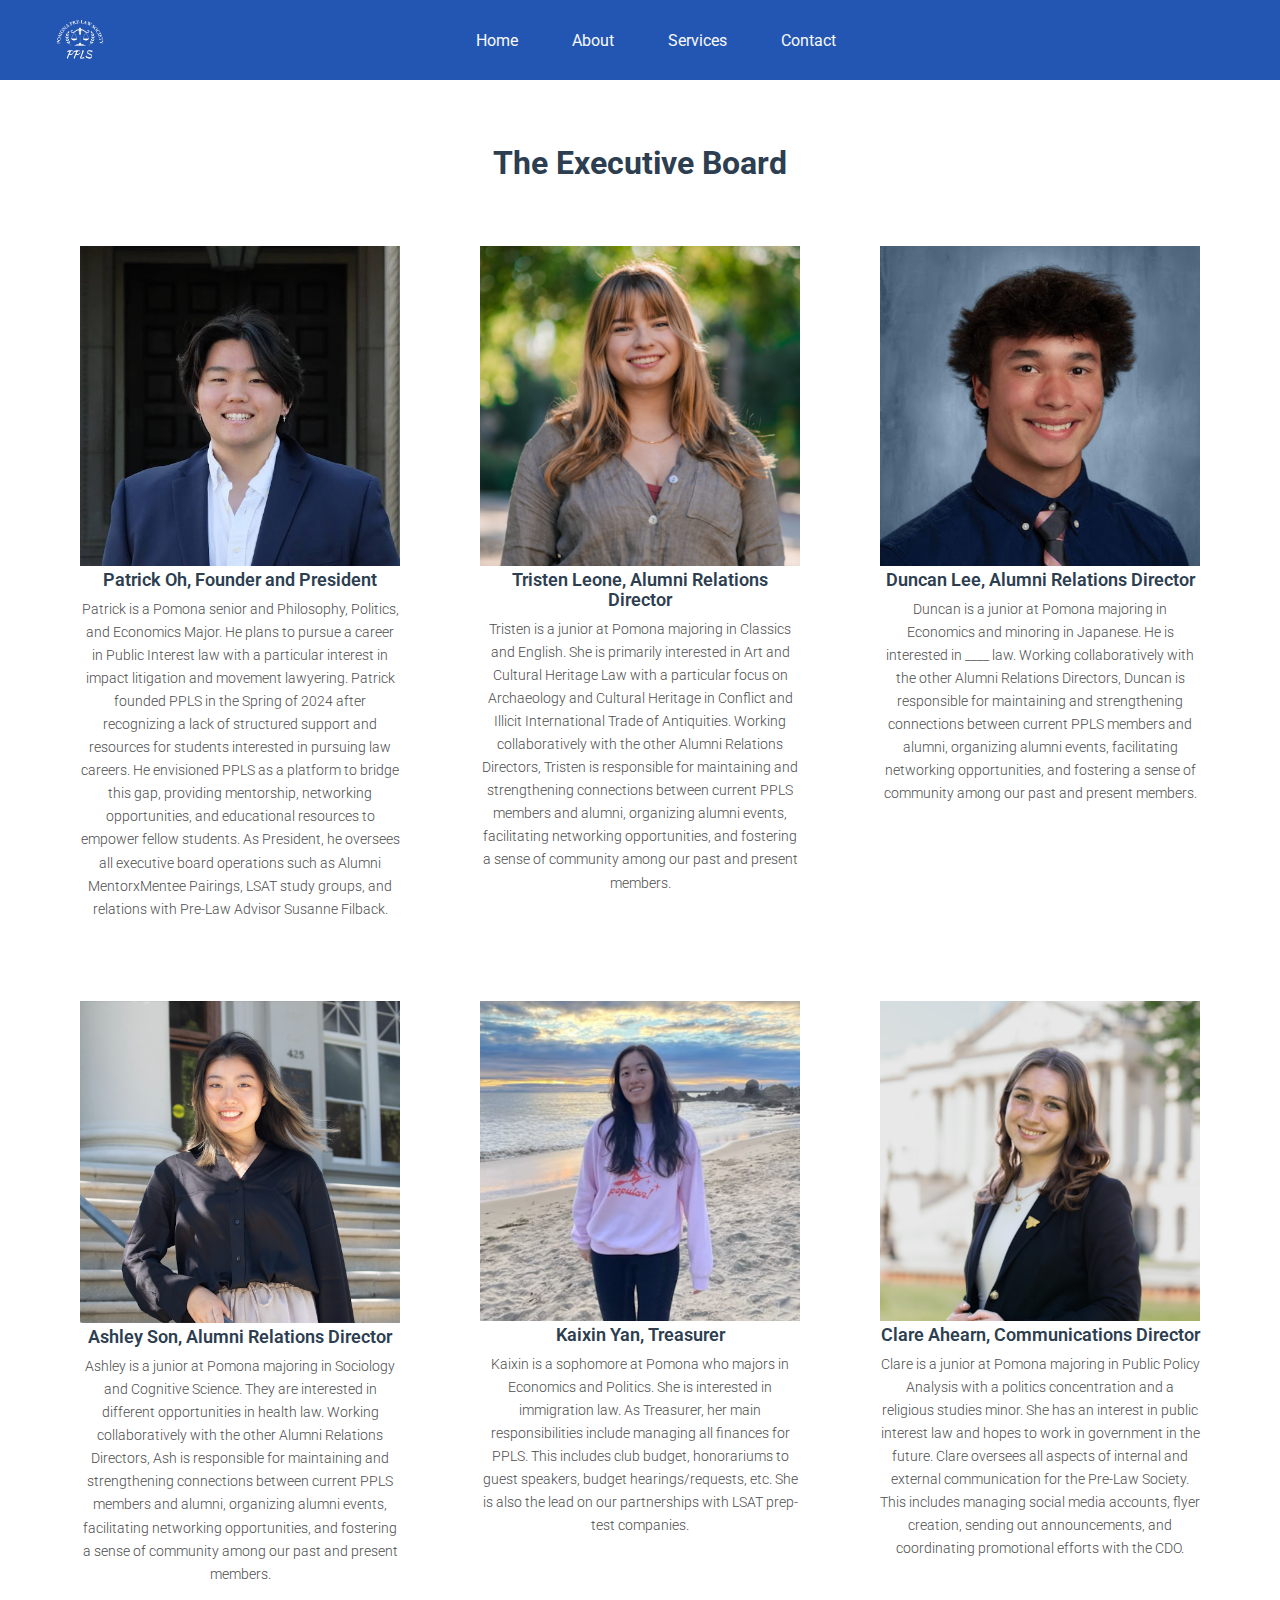
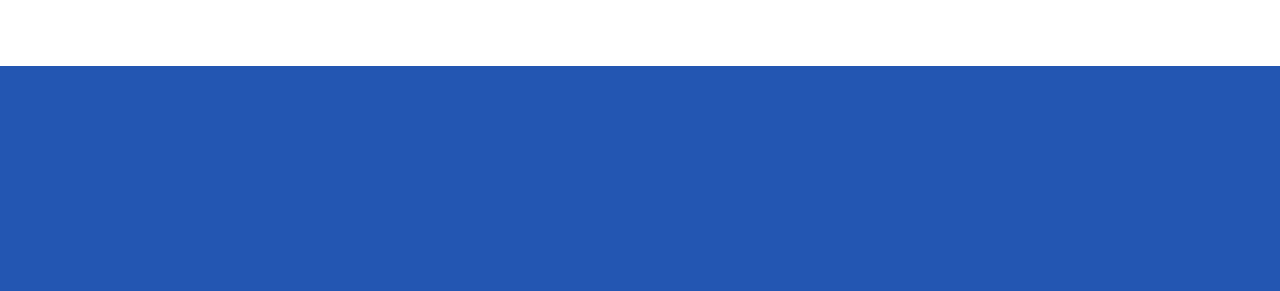
==== about.html @ e2e26884 "update" ====
<!DOCTYPE html>
<html lang="en">
  <head>
    <meta charset="UTF-8" />
    <meta name="viewport" content="width=device-width, initial-scale=1.0" />
    <meta http-equiv="X-UA-Compatible" content="ie=edge" />
    <title>Your Page Title</title>
    <link rel="stylesheet" href="style.css" />
    <link rel="preconnect" href="https://fonts.googleapis.com" />
    <link rel="preconnect" href="https://fonts.gstatic.com" crossorigin />
    <link
      href="https://fonts.googleapis.com/css2?family=Roboto:ital,wght@0,100;0,300;0,400;0,500;0,700;0,900;1,100;1,300;1,400;1,500&display=swap"
      rel="stylesheet"
    />
  </head>

  <body>
    <nav>
      <img src="/img/logo.png" alt="Logo" />
      <ul class="navbar-list">
        <li><a href="index.html">Home</a></li>
        <li><a href="about.html">About</a></li>
        <li><a href="#">Services</a></li>
        <li><a href="#">Contact</a></li>
      </ul>
    </nav>

    <div class="team-section">
      <h1>The Executive Board</h1>
      <div class="team-container">
        <div class="team-member">
          <img src="/img/patrick.jpg" />
          <h3>Patrick Oh, Founder and President</h3>
          <p>
            Patrick is a Pomona senior and Philosophy, Politics, and Economics
            Major. He plans to pursue a career in Public Interest law with a
            particular interest in impact litigation and movement lawyering.
            Patrick founded PPLS in the Spring of 2024 after recognizing a lack
            of structured support and resources for students interested in
            pursuing law careers. He envisioned PPLS as a platform to bridge
            this gap, providing mentorship, networking opportunities, and
            educational resources to empower fellow students. As President, he
            oversees all executive board operations such as Alumni MentorxMentee
            Pairings, LSAT study groups, and relations with Pre-Law Advisor
            Susanne Filback.
          </p>
        </div>
        <div class="team-member">
          <img src="/img/tristen.png" />
          <h3>Tristen Leone, Alumni Relations Director</h3>
          <p>
            Tristen is a junior at Pomona majoring in Classics and English. She
            is primarily interested in Art and Cultural Heritage Law with a
            particular focus on Archaeology and Cultural Heritage in Conflict
            and Illicit International Trade of Antiquities. Working
            collaboratively with the other Alumni Relations Directors, Tristen
            is responsible for maintaining and strengthening connections between
            current PPLS members and alumni, organizing alumni events,
            facilitating networking opportunities, and fostering a sense of
            community among our past and present members.
          </p>
        </div>
        <div class="team-member">
          <img src="/img/duncan.png" />
          <h3>Duncan Lee, Alumni Relations Director</h3>
          <p>
            Duncan is a junior at Pomona majoring in Economics and minoring in
            Japanese. He is interested in ____ law. Working collaboratively with
            the other Alumni Relations Directors, Duncan is responsible for
            maintaining and strengthening connections between current PPLS
            members and alumni, organizing alumni events, facilitating
            networking opportunities, and fostering a sense of community among
            our past and present members.
          </p>
        </div>
        <div class="team-member">
          <img src="/img/ash.png" />
          <h3>Ashley Son, Alumni Relations Director</h3>
          <p>
            Ashley is a junior at Pomona majoring in Sociology and Cognitive
            Science. They are interested in different opportunities in health
            law. Working collaboratively with the other Alumni Relations
            Directors, Ash is responsible for maintaining and strengthening
            connections between current PPLS members and alumni, organizing
            alumni events, facilitating networking opportunities, and fostering
            a sense of community among our past and present members.
          </p>
        </div>
        <div class="team-member">
          <img src="/img/kaixin.png" />
          <h3>Kaixin Yan, Treasurer</h3>
          <p>
            Kaixin is a sophomore at Pomona who majors in Economics and
            Politics. She is interested in immigration law. As Treasurer, her
            main responsibilities include managing all finances for PPLS. This
            includes club budget, honorariums to guest speakers, budget
            hearings/requests, etc. She is also the lead on our partnerships
            with LSAT prep-test companies.
          </p>
        </div>
        <div class="team-member">
          <img src="/img/clare.png" />
          <h3>Clare Ahearn, Communications Director</h3>
          <p>
            Clare is a junior at Pomona majoring in Public Policy Analysis with
            a politics concentration and a religious studies minor. She has an
            interest in public interest law and hopes to work in government in
            the future. Clare oversees all aspects of internal and external
            communication for the Pre-Law Society. This includes managing social
            media accounts, flyer creation, sending out announcements, and
            coordinating promotional efforts with the CDO.
          </p>
        </div>
      </div>
    </div>

    <footer></footer>
  </body>
</html>
---- style.css ----
* {
  margin: 0;
  padding: 0;
  box-sizing: border-box;
  font-family: roboto;
}

nav {
  display: flex;
  position: sticky;
  top: 0;
  align-items: center;
  z-index: 1000;
  width: 100%;
  padding-left: 3rem;
  background-color: #2356b2;
  height: 5rem;
}

.navbar-list {
  display: flex;
  justify-content: space-around;
  list-style: none;
  margin: 0 auto;
  width: 40%;
  padding-right: 5rem;
}

.navbar-list li a {
  text-decoration: none;
  color: #f8f9fa;
}

nav img {
  width: 4rem;
  height: auto;
}

.hero {
  height: 100vh;
  width: 100%;
  background-image: url("/img/hero-img.jpg");
  background-size: cover;
  background-position: center;
  background-repeat: no-repeat;
}

.hero-content {
  margin-left: 7rem;
  padding-top: 28rem;
  color: #f8f9fa;
  font-style: italic;
}

.info-section {
  margin-top: 5rem;
  text-align: center;
}

.info-section h2 {
  font-size: 1.5rem;
  font-weight: 500;
  margin-bottom: 3rem;
  color: #2356b2;
}

.info-section a {
  font-weight: 300;
  text-decoration: none;
  color: black;
}

.social-links {
  display: flex;
  justify-content: space-around;
  margin-left: 16rem;
  margin-right: 16rem;
  margin-top: 2rem;
  margin-bottom: 4rem;
}

hr {
  margin-left: 15rem;
  margin-right: 15rem;
  margin-bottom: 4rem;
}

.cta-section {
  display: flex;
  justify-content: space-around;
  height: 20rem;
  margin-top: 1rem;
  margin-left: 10rem;
  margin-right: 10rem;
  margin-bottom: 5rem;
}

.cta-box {
  display: flex;
  flex-direction: column;
}

.cta-box p {
  padding: 1.5rem;
  color: #f8f9fa;
  background-color: #2356b2;
  width: 100%;
  display: flex;
  justify-content: center;
  font-size: 1.1rem;
}

.cta-image {
  height: 17rem;
  width: auto;
}

footer {
  height: 25vh;
  background-color: #2356b2;
}

/* about us */

.team-section {
  height: auto;
  display: flex;
  flex-direction: column;
  align-items: center;
  width: 100%;
  margin-bottom: 5rem;
}

.team-section h1 {
  margin: 4rem;
  color: #2c3e50;
}

.team-container {
  display: flex;
  justify-content: center;
  flex-wrap: wrap;
  gap: 5rem;
}

.team-member {
  width: 20rem;
  height: auto;
  text-align: center;
}

.team-member h3 {
  color: #2c3e50;
  font-size: 1.1rem;
  font-weight: 600;
  margin-bottom: 0.5rem;
}

.team-member p {
  color: #4d4d4d;
  font-size: 0.9rem;
  font-weight: 300;
  line-height: 1.6;
}

.team-member img {
  height: auto;
  width: 100%;
}
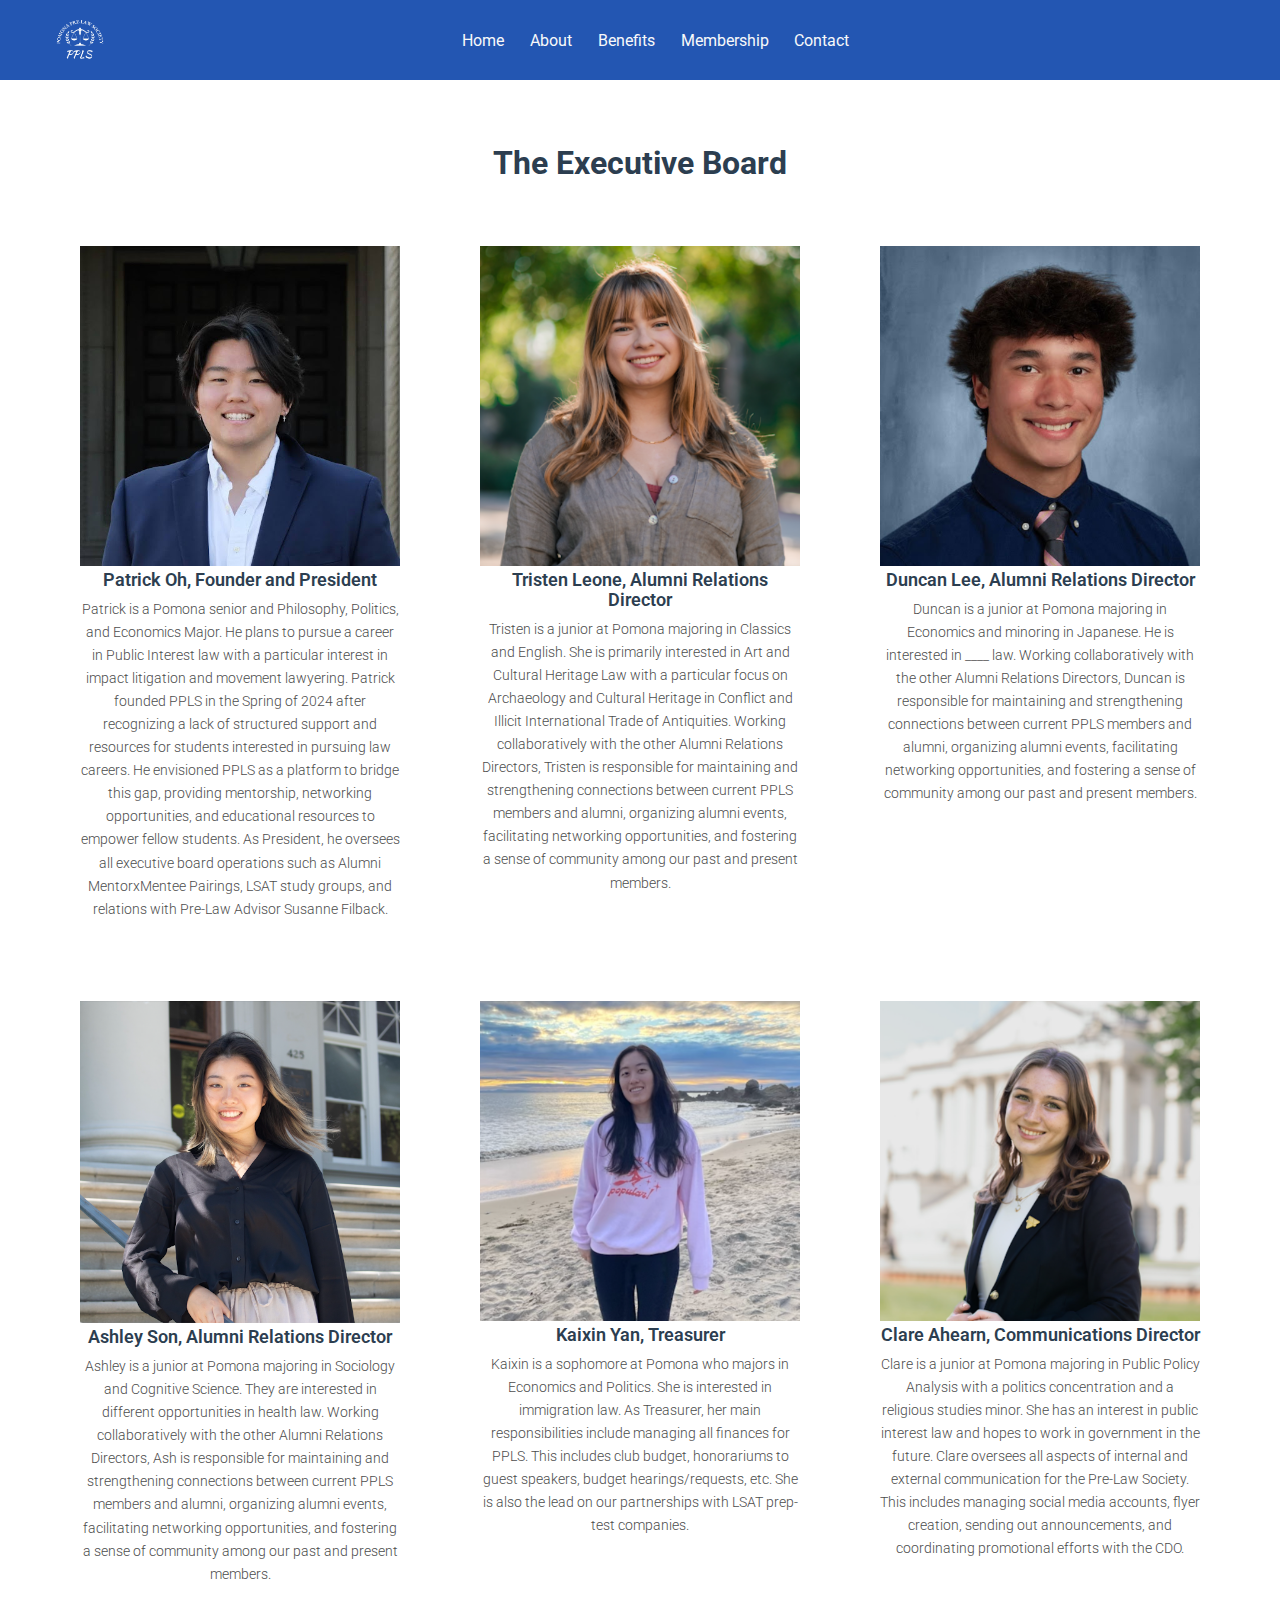
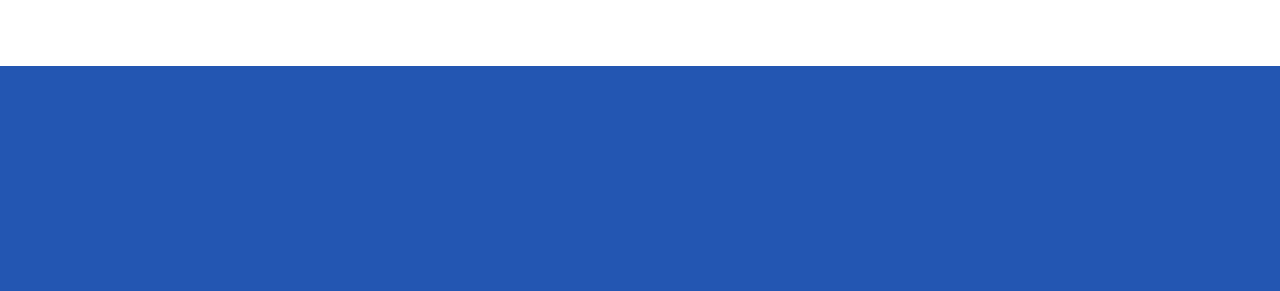
==== commit b88da972: "benefits, membership, contact us" ====
--- a/about.html
+++ b/about.html
@@ -20,8 +20,9 @@
       <ul class="navbar-list">
         <li><a href="index.html">Home</a></li>
         <li><a href="about.html">About</a></li>
-        <li><a href="#">Services</a></li>
-        <li><a href="#">Contact</a></li>
+        <li><a href="benefits.html">Benefits</a></li>
+        <li><a href="membership.html">Membership</a></li>
+        <li><a href="contact.html">Contact</a></li>
       </ul>
     </nav>
 
--- a/style.css
+++ b/style.css
@@ -167,3 +167,119 @@
   height: auto;
   width: 100%;
 }
+
+.card-container{
+  display:flex;
+  justify-content: center;
+  flex-wrap: wrap;
+  margin-top: 100px;
+}
+.card{
+  width:325px;
+  background-color: #f0f0f0;
+  border-radius: 8px;
+  overflow: hidden;
+  box-shadow: 0px 2px 4px rgba(0,0,0,0.2);
+  margin:20px;
+  height: 500px
+}
+.card img{
+  width: 100%;
+  height: 50%;
+}
+.card-content {
+  text-align: center;
+  flex-grow: 1;
+  display: flex;
+  flex-direction: column;
+  align-items: center;
+  padding: 16px;
+  justify-content: space-between;
+}
+
+.card-content h3{
+  font-size: 28px;
+  margin-bottom: 12px;
+
+}
+.card-content p{
+  color:#666;
+  font-size: 15px;
+  min-height: 80px;
+  margin-bottom: 16px;
+  line-height: 1.3;
+}
+.card-content .btn{
+  display:inline-block;
+  padding:8px 16px;
+  background-color: #2356b2;
+  text-decoration: none;
+  border-radius: 4px;
+  margin-top: 16px;
+  color: #fff;
+}
+.card-content .btn:hover{
+  background-color: #103477;
+}
+
+.membership-container{
+  display: flex; /* Flexbox layout */
+  justify-content: center; /* Space between the mentor and mentee sections */
+  align-items: stretch; /* Ensures both columns stretch to the same height */
+  gap: 70px; /* Add space between the two columns */
+  margin: 20px;
+  background-color: #f0f0f0;
+  max-width: 60%;
+  padding: 20px;
+  min-height: 100%;
+  border-radius: 10px;
+}
+ 
+.mentors{
+  flex: 1;
+  max-width: 30%;
+  min-height: 100%;
+  background-color: #f0f0f0;
+  padding: 20px;
+  border-radius: 8px;
+  text-align: left;
+  display: flex; /* Flexbox to handle content */
+  flex-direction: column; /* Stack the content vertically */
+}
+
+.mentors h3{
+  font-size: 24px;
+  margin-bottom: 16px;
+}
+
+.mentors ul{
+  margin-top: 10px;
+  padding-left: 20px;
+}
+.mentors li{
+  margin-bottom: 5px;
+}
+
+.mentors p{
+  font-size: 16px;
+  line-height: 1.6;
+}
+
+.mentors .btn{
+  display:inline-block;
+  text-align: center;
+  padding:8px 16px;
+  background-color: #2356b2;
+  text-decoration: none;
+  border-radius: 4px;
+  margin-top: auto;
+  color: #fff;
+}
+
+.mentors .spacer{
+  margin-bottom: 16px;
+}
+
+.mentors .btn:hover{
+  background-color: #103477;
+}
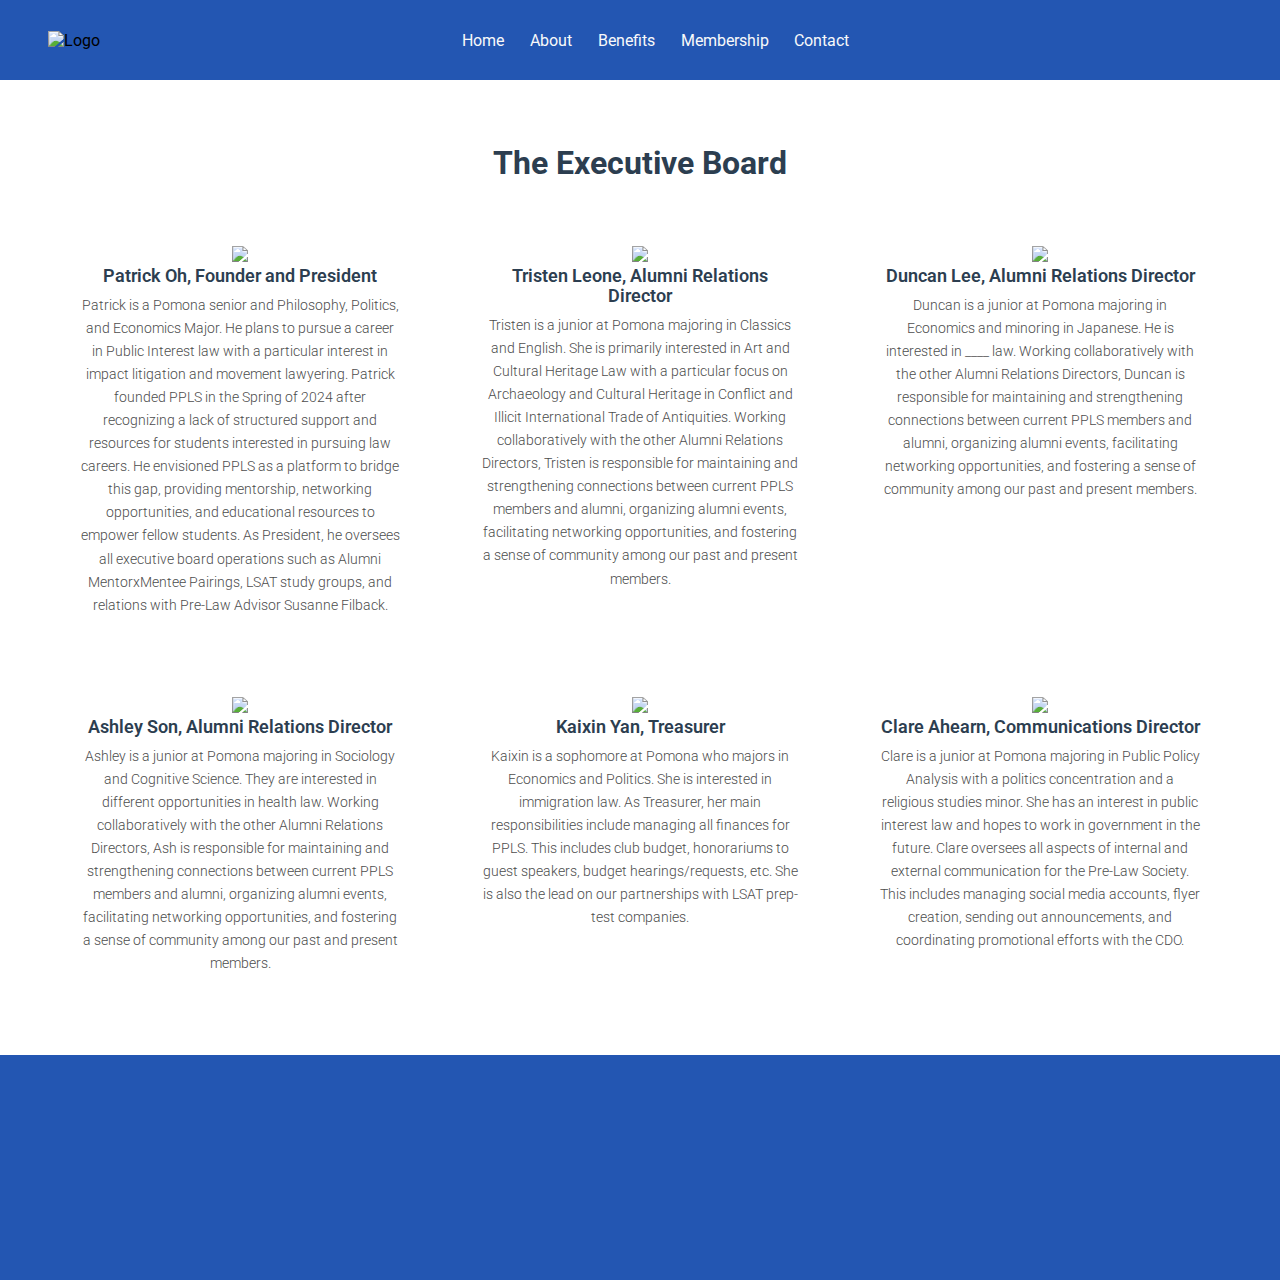
==== commit 51e58a2e: "favicon and images" ====
--- a/about.html
+++ b/about.html
@@ -4,7 +4,7 @@
     <meta charset="UTF-8" />
     <meta name="viewport" content="width=device-width, initial-scale=1.0" />
     <meta http-equiv="X-UA-Compatible" content="ie=edge" />
-    <title>Your Page Title</title>
+    <title>About Us</title>
     <link rel="stylesheet" href="style.css" />
     <link rel="preconnect" href="https://fonts.googleapis.com" />
     <link rel="preconnect" href="https://fonts.gstatic.com" crossorigin />
@@ -12,11 +12,18 @@
       href="https://fonts.googleapis.com/css2?family=Roboto:ital,wght@0,100;0,300;0,400;0,500;0,700;0,900;1,100;1,300;1,400;1,500&display=swap"
       rel="stylesheet"
     />
+    <link rel="apple-touch-icon" sizes="180x180" href="../pre_law_society/apple-touch-icon.png">
+    <link rel="icon" type="image/png" sizes="32x32" href="../pre_law_society/favicon-32x32.png">
+    <link rel="icon" type="image/png" sizes="16x16" href="../pre_law_society/favicon-16x16.png">
+    <link rel="manifest" href="../pre_law_society/site.webmanifest">
+    <link rel="mask-icon" href="../pre_law_society/safari-pinned-tab.svg" color="#5bbad5">
+    <meta name="msapplication-TileColor" content="#da532c">
+    <meta name="theme-color" content="#ffffff">
   </head>
 
   <body>
     <nav>
-      <img src="/img/logo.png" alt="Logo" />
+      <img src="../pre_law_society/img/logo.png" alt="Logo" />
       <ul class="navbar-list">
         <li><a href="index.html">Home</a></li>
         <li><a href="about.html">About</a></li>
@@ -30,7 +37,7 @@
       <h1>The Executive Board</h1>
       <div class="team-container">
         <div class="team-member">
-          <img src="/img/patrick.jpg" />
+          <img src="../pre_law_society/img/patrick.jpg" />
           <h3>Patrick Oh, Founder and President</h3>
           <p>
             Patrick is a Pomona senior and Philosophy, Politics, and Economics
@@ -47,7 +54,7 @@
           </p>
         </div>
         <div class="team-member">
-          <img src="/img/tristen.png" />
+          <img src="../pre_law_society/img/tristen.png" />
           <h3>Tristen Leone, Alumni Relations Director</h3>
           <p>
             Tristen is a junior at Pomona majoring in Classics and English. She
@@ -62,7 +69,7 @@
           </p>
         </div>
         <div class="team-member">
-          <img src="/img/duncan.png" />
+          <img src="../pre_law_society/img/duncan.png" />
           <h3>Duncan Lee, Alumni Relations Director</h3>
           <p>
             Duncan is a junior at Pomona majoring in Economics and minoring in
@@ -75,7 +82,7 @@
           </p>
         </div>
         <div class="team-member">
-          <img src="/img/ash.png" />
+          <img src="../pre_law_society/img/ash.png" />
           <h3>Ashley Son, Alumni Relations Director</h3>
           <p>
             Ashley is a junior at Pomona majoring in Sociology and Cognitive
@@ -88,7 +95,7 @@
           </p>
         </div>
         <div class="team-member">
-          <img src="/img/kaixin.png" />
+          <img src="../pre_law_society/img/kaixin.png" />
           <h3>Kaixin Yan, Treasurer</h3>
           <p>
             Kaixin is a sophomore at Pomona who majors in Economics and
@@ -100,7 +107,7 @@
           </p>
         </div>
         <div class="team-member">
-          <img src="/img/clare.png" />
+          <img src="../pre_law_society/img/clare.png" />
           <h3>Clare Ahearn, Communications Director</h3>
           <p>
             Clare is a junior at Pomona majoring in Public Policy Analysis with
--- a/style.css
+++ b/style.css
@@ -39,7 +39,7 @@
 .hero {
   height: 100vh;
   width: 100%;
-  background-image: url("/img/hero-img.jpg");
+  background-image: url("../pre_law_society/img/hero-img.jpg");
   background-size: cover;
   background-position: center;
   background-repeat: no-repeat;
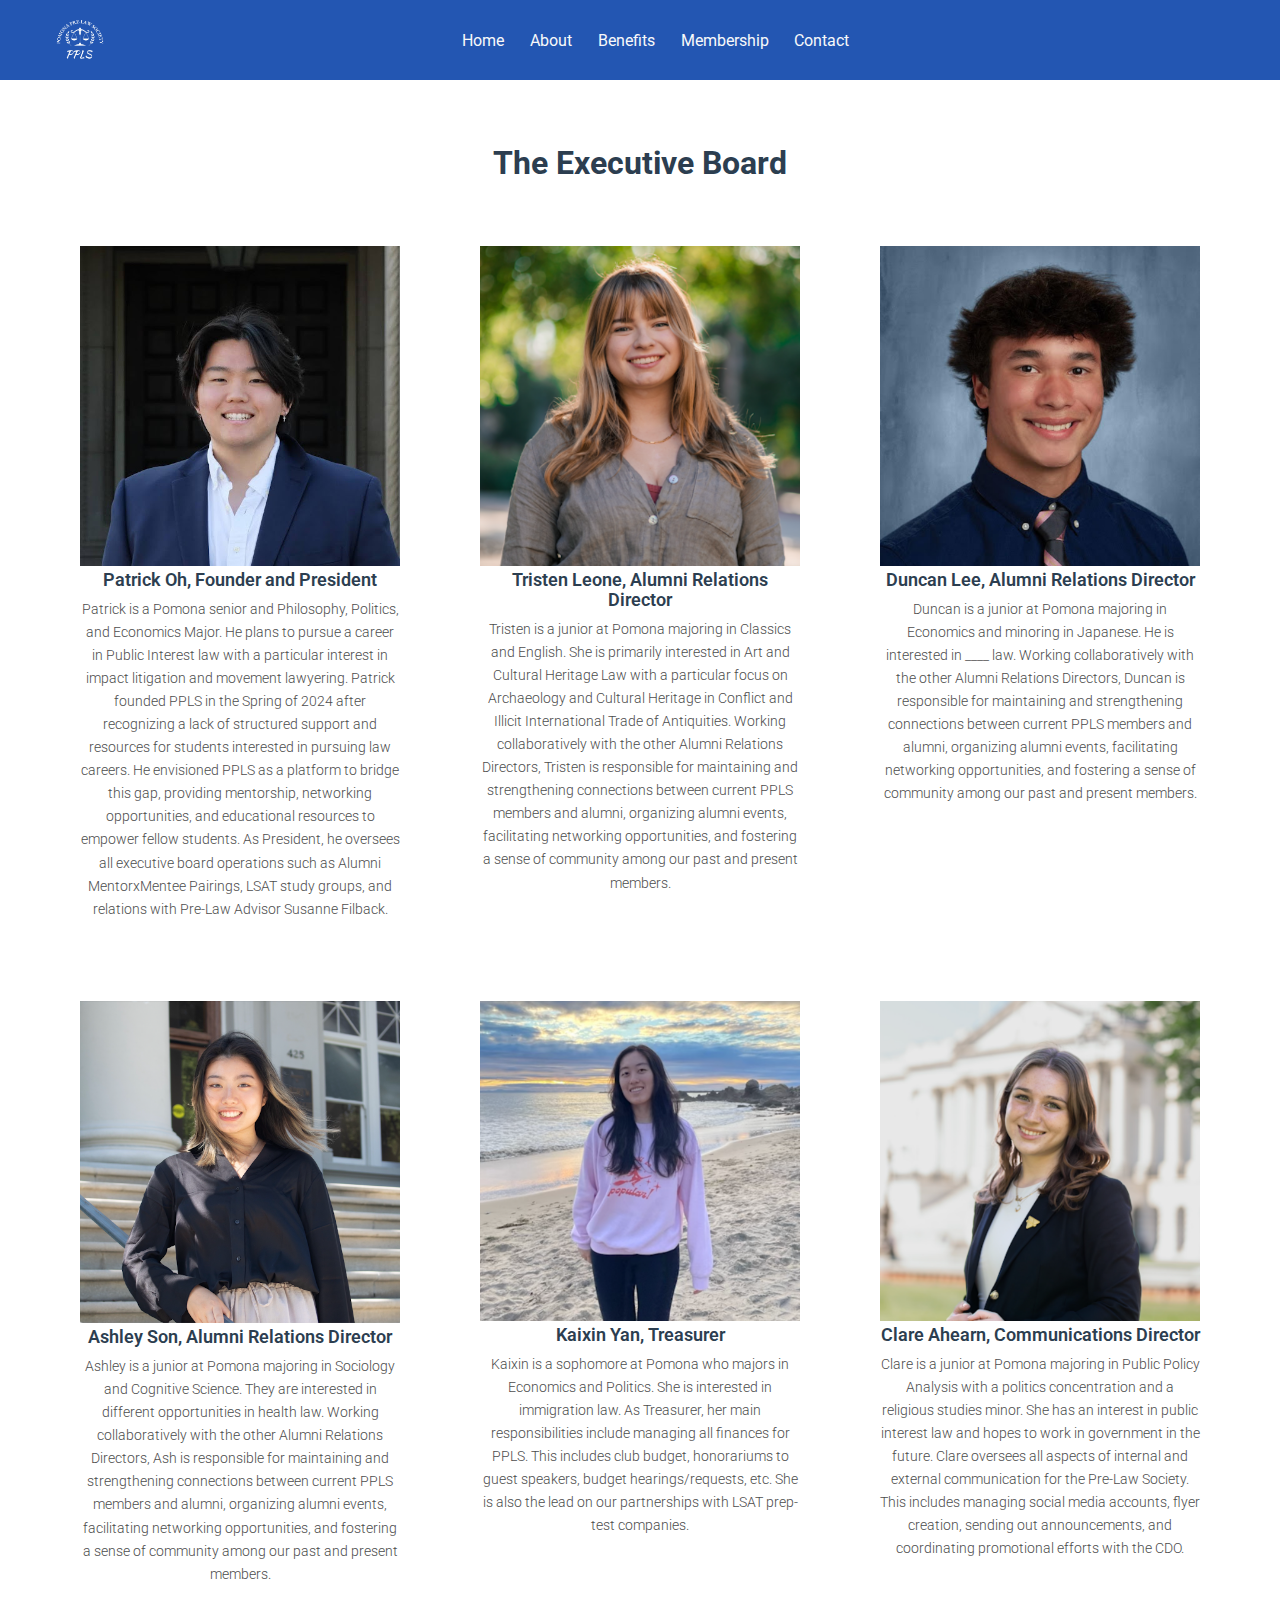
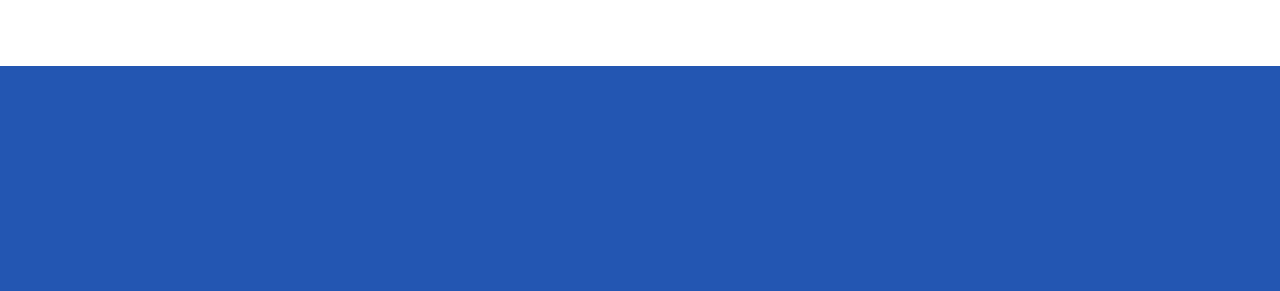
==== commit c4155e22: "image paths" ====
--- a/about.html
+++ b/about.html
@@ -12,18 +12,18 @@
       href="https://fonts.googleapis.com/css2?family=Roboto:ital,wght@0,100;0,300;0,400;0,500;0,700;0,900;1,100;1,300;1,400;1,500&display=swap"
       rel="stylesheet"
     />
-    <link rel="apple-touch-icon" sizes="180x180" href="../pre_law_society/apple-touch-icon.png">
-    <link rel="icon" type="image/png" sizes="32x32" href="../pre_law_society/favicon-32x32.png">
-    <link rel="icon" type="image/png" sizes="16x16" href="../pre_law_society/favicon-16x16.png">
-    <link rel="manifest" href="../pre_law_society/site.webmanifest">
-    <link rel="mask-icon" href="../pre_law_society/safari-pinned-tab.svg" color="#5bbad5">
+    <link rel="apple-touch-icon" sizes="180x180" href="apple-touch-icon.png">
+    <link rel="icon" type="image/png" sizes="32x32" href="favicon-32x32.png">
+    <link rel="icon" type="image/png" sizes="16x16" href="favicon-16x16.png">
+    <link rel="manifest" href="site.webmanifest">
+    <link rel="mask-icon" href="safari-pinned-tab.svg" color="#5bbad5">
     <meta name="msapplication-TileColor" content="#da532c">
     <meta name="theme-color" content="#ffffff">
   </head>
 
   <body>
     <nav>
-      <img src="../pre_law_society/img/logo.png" alt="Logo" />
+      <img src="img/logo.png" alt="Logo" />
       <ul class="navbar-list">
         <li><a href="index.html">Home</a></li>
         <li><a href="about.html">About</a></li>
@@ -37,7 +37,7 @@
       <h1>The Executive Board</h1>
       <div class="team-container">
         <div class="team-member">
-          <img src="../pre_law_society/img/patrick.jpg" />
+          <img src="img/patrick.jpg" />
           <h3>Patrick Oh, Founder and President</h3>
           <p>
             Patrick is a Pomona senior and Philosophy, Politics, and Economics
@@ -54,7 +54,7 @@
           </p>
         </div>
         <div class="team-member">
-          <img src="../pre_law_society/img/tristen.png" />
+          <img src="img/tristen.png" />
           <h3>Tristen Leone, Alumni Relations Director</h3>
           <p>
             Tristen is a junior at Pomona majoring in Classics and English. She
@@ -69,7 +69,7 @@
           </p>
         </div>
         <div class="team-member">
-          <img src="../pre_law_society/img/duncan.png" />
+          <img src="img/duncan.png" />
           <h3>Duncan Lee, Alumni Relations Director</h3>
           <p>
             Duncan is a junior at Pomona majoring in Economics and minoring in
@@ -82,7 +82,7 @@
           </p>
         </div>
         <div class="team-member">
-          <img src="../pre_law_society/img/ash.png" />
+          <img src="img/ash.png" />
           <h3>Ashley Son, Alumni Relations Director</h3>
           <p>
             Ashley is a junior at Pomona majoring in Sociology and Cognitive
@@ -95,7 +95,7 @@
           </p>
         </div>
         <div class="team-member">
-          <img src="../pre_law_society/img/kaixin.png" />
+          <img src="img/kaixin.png" />
           <h3>Kaixin Yan, Treasurer</h3>
           <p>
             Kaixin is a sophomore at Pomona who majors in Economics and
@@ -107,7 +107,7 @@
           </p>
         </div>
         <div class="team-member">
-          <img src="../pre_law_society/img/clare.png" />
+          <img src="img/clare.png" />
           <h3>Clare Ahearn, Communications Director</h3>
           <p>
             Clare is a junior at Pomona majoring in Public Policy Analysis with
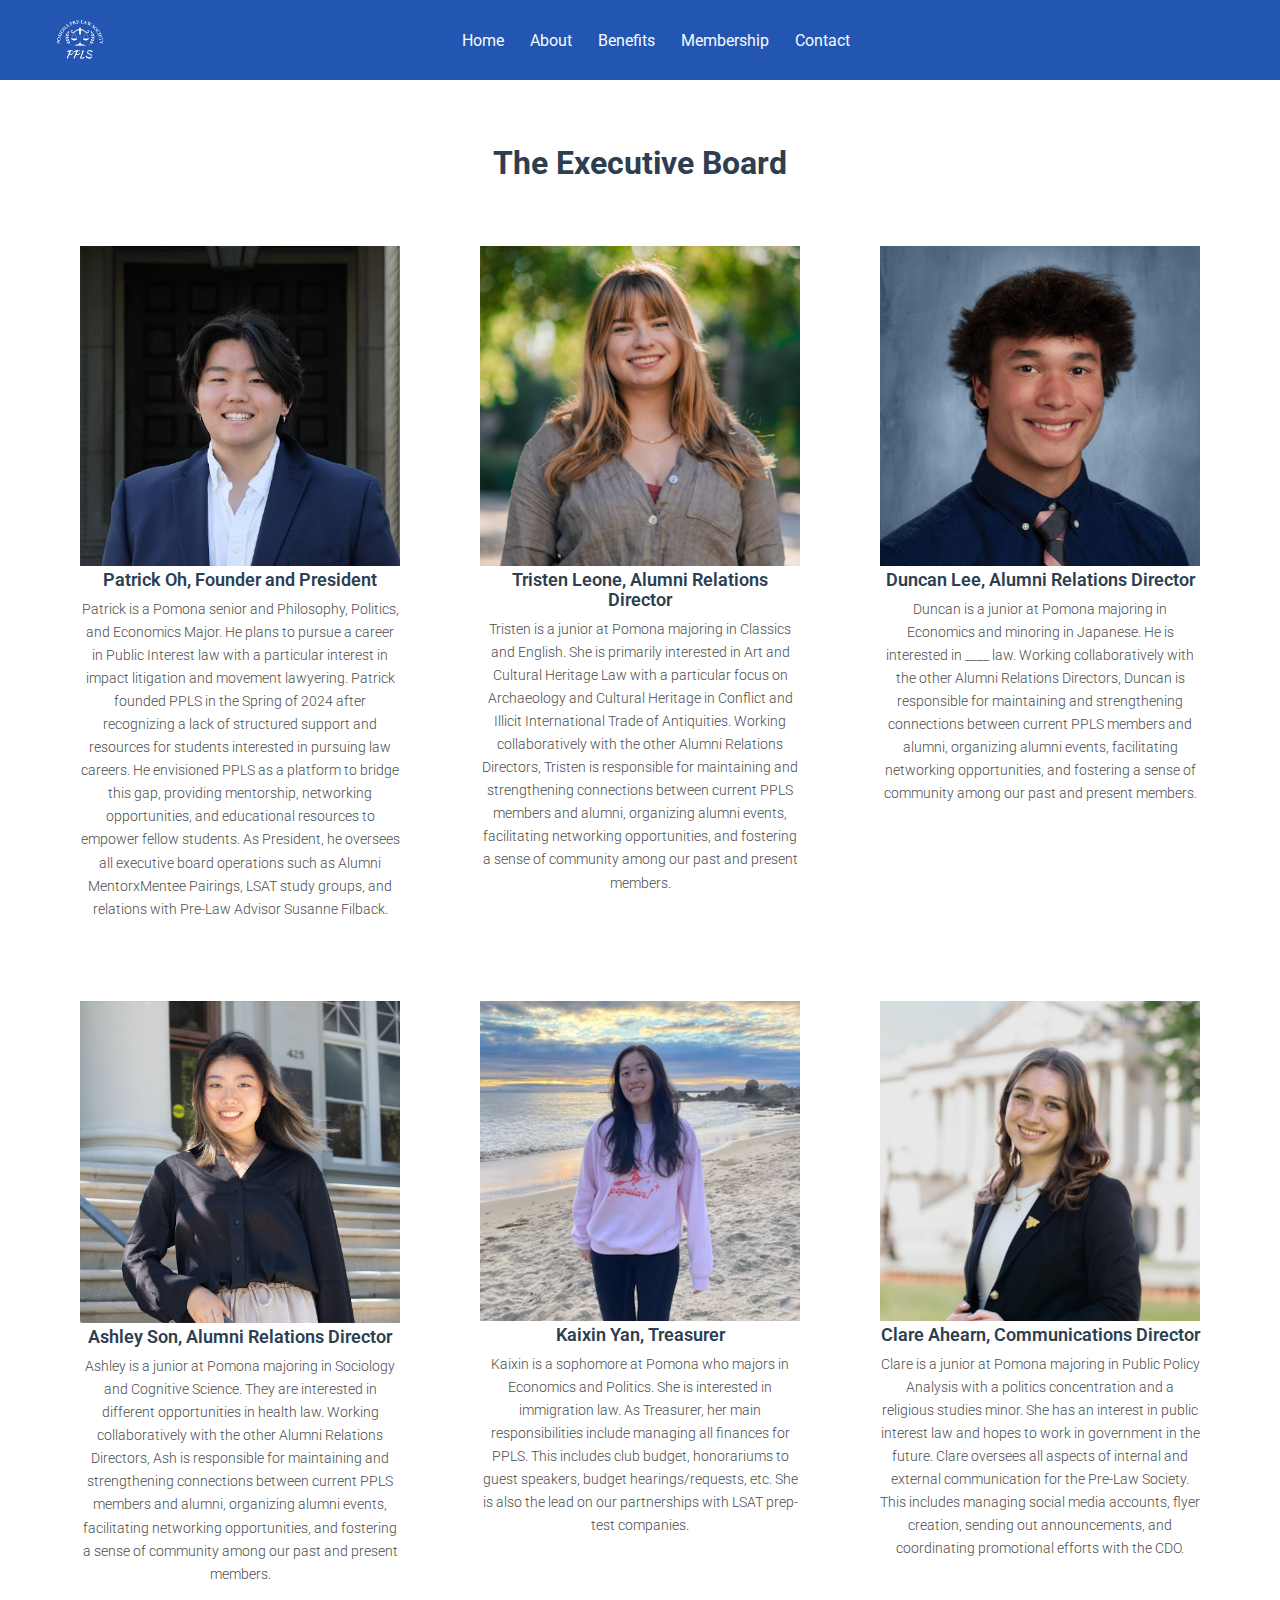
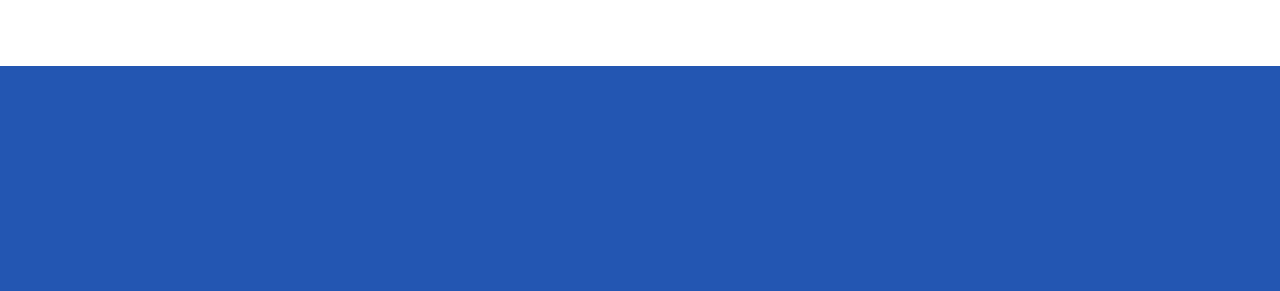
==== commit 2ffeda2e: "added mobile support (except homepage) and small stylistic changes" ====
--- a/about.html
+++ b/about.html
@@ -19,11 +19,15 @@
     <link rel="mask-icon" href="safari-pinned-tab.svg" color="#5bbad5">
     <meta name="msapplication-TileColor" content="#da532c">
     <meta name="theme-color" content="#ffffff">
+    <meta name="viewport" content="width=device-width, initial-scale=1">
+    <script type="text/javascript" src="script.js"></script>
+
   </head>
 
   <body>
     <nav>
-      <img src="img/logo.png" alt="Logo" />
+      <img src="img/logo.png" alt="Logo" class="logo" />
+      
       <ul class="navbar-list">
         <li><a href="index.html">Home</a></li>
         <li><a href="about.html">About</a></li>
@@ -31,6 +35,14 @@
         <li><a href="membership.html">Membership</a></li>
         <li><a href="contact.html">Contact</a></li>
       </ul>
+        <button onclick="dropdown()" class="dropbtn">&#9776;</button>
+        <div id="myDropdown" class="dropdown-content">
+          <a href="index.html">Home</a>
+          <a href="about.html">About</a>
+          <a href="benefits.html">Benefits</a>
+          <a href="membership.html">Membership</a>
+          <a href="contact.html">Contact</a>
+        </div>
     </nav>
 
     <div class="team-section">
@@ -123,5 +135,6 @@
     </div>
 
     <footer></footer>
+    
   </body>
 </html>
--- a/style.css
+++ b/style.css
@@ -20,17 +20,33 @@
 .navbar-list {
   display: flex;
   justify-content: space-around;
+  align-items: stretch; /* Ensure li items stretch to the height of the navbar */
   list-style: none;
   margin: 0 auto;
+  padding: 0;
   width: 40%;
   padding-right: 5rem;
+  height: 100%;
+}
+
+.navbar-list li{
+  display: flex;
+  align-items: center; /* Center align text vertically */
+  flex-grow: 1; /* Make li stretch horizontally to fill the navbar */
+  height: 100%; /* Make sure li takes the full height of the navbar */
 }
 
 .navbar-list li a {
   text-decoration: none;
   color: #f8f9fa;
-}
-
+  display: flex; /* Make a a flex container */
+  align-items: center; /* Center text vertically */
+  justify-content: center; /* Center text horizontally */
+  width: 100%; /* Full width of the li */
+  height: 100%; /* Full height of the li */
+  padding: 0; /* Remove default padding */
+  transition: background-color 0.3s ease, color 0.3s ease;
+}
 nav img {
   width: 4rem;
   height: auto;
@@ -39,7 +55,7 @@
 .hero {
   height: 100vh;
   width: 100%;
-  background-image: url("../pre_law_society/img/hero-img.jpg");
+  background-image: url("img/hero-img.jpg");
   background-size: cover;
   background-position: center;
   background-repeat: no-repeat;
@@ -127,6 +143,7 @@
   display: flex;
   flex-direction: column;
   align-items: center;
+  overflow: visible;
   width: 100%;
   margin-bottom: 5rem;
 }
@@ -233,11 +250,14 @@
   padding: 20px;
   min-height: 100%;
   border-radius: 10px;
-}
+  background-image: linear-gradient(#cccccc, #cccccc); /* Adds the line */
+  background-repeat: no-repeat;
+  background-position: center;
+  background-size: 2px 90%; /* Adjust the thickness and height of the line */}
  
 .mentors{
   flex: 1;
-  max-width: 30%;
+  max-width: 40%;
   min-height: 100%;
   background-color: #f0f0f0;
   padding: 20px;
@@ -250,6 +270,7 @@
 .mentors h3{
   font-size: 24px;
   margin-bottom: 16px;
+  text-align: center;
 }
 
 .mentors ul{
@@ -283,3 +304,186 @@
 .mentors .btn:hover{
   background-color: #103477;
 }
+.honeypot-field {
+  display: none;
+}
+
+/* General form styling */
+form {
+  min-width: 1000px;
+  margin: 20px auto;
+  padding: 20px;
+  background-color: #f9f9f9;
+  border-radius: 8px;
+  box-shadow: 0 0 15px rgba(0, 0, 0, 0.1);
+  font-family: Arial, sans-serif;
+}
+
+/* Label styling */
+form label {
+  font-weight: bold;
+  color: #333;
+  margin-bottom: 8px;
+  display: block;
+}
+
+/* Input field styling */
+form input[type="text"],
+form input[type="email"],
+form textarea {
+  width: 100%;
+  padding: 12px;
+  margin-bottom: 16px;
+  border: 1px solid #ccc;
+  border-radius: 4px;
+  box-sizing: border-box;
+  font-size: 16px;
+}
+
+/* Placeholder text styling */
+form input::placeholder,
+form textarea::placeholder {
+  color: #999;
+}
+
+/* Button styling */
+form button {
+  background-color: #4CAF50;
+  color: white;
+  padding: 14px 20px;
+  border: none;
+  border-radius: 4px;
+  cursor: pointer;
+  font-size: 16px;
+  display: block;
+  width: 100%;
+  transition: background-color 0.3s ease;
+}
+
+/* Hover effect for the button */
+form button:hover {
+  background-color: #45a049;
+}
+
+/* Thank you message styling */
+form .thankyou_message {
+  text-align: center;
+  font-size: 1.5em;
+  margin-top: 10px;
+  display: none; /* Hidden by default */
+  color: #4CAF50;
+}
+
+/* Honeypot field styling */
+.honeypot-field {
+  display: none;
+}
+form fieldset {
+  border: none;
+  padding: 0;
+  margin-bottom: 20px;
+}
+
+.navbar-list li:hover a{
+  background-color: #103477;
+}
+
+.navbar-dropdown {
+  display: none;
+  position: absolute;
+  right: 0; /* Align the dropdown content to the right */
+  top: 50px; /* Adjust this if you want more space below the button */
+  background-color: white;
+  z-index: 1;
+  width: 200px; /* Adjust width as needed */
+}
+  /* Dropdown Content (Hidden by Default) */
+.dropdown-content {
+  display: none;
+  position: absolute;
+  right: 0; /* Align the dropdown content to the right */
+  top: 50px; /* Adjust this if you want more space below the button */
+  background-color: white;
+  z-index: 1;
+  width: 200px; /* Adjust width as needed */
+}
+.dropbtn{
+  display: none;
+  position: absolute;
+  right: 0; /* Align the dropdown content to the right */
+  background-color: white;
+  z-index: 1;
+}
+/* Change color of dropdown links on hover */
+.dropdown-content a:hover {background-color: #ddd;}
+
+/* Show the dropdown menu (use JS to add this class to the .dropdown-content container when the user clicks on the dropdown button) */
+.show {display:block;}
+
+@media (max-width: 768px) {
+  .dropbtn {
+    background-color: #2356b2;
+    color: white;
+    padding: 16px;
+    font-size: 16px;
+    border: none;
+    cursor: pointer;
+    right: 0;
+    display: block;
+  }
+  
+  /* Dropdown button on hover & focus
+  .dropbtn:hover, .dropbtn:focus {
+    background-color: #2980B9;
+  } */
+  
+  /* The container <div> - needed to position the dropdown content */
+  .navbar-dropdown {
+    position: relative;
+    display: inline-block;
+  }
+  
+
+  
+  /* Links inside the dropdown */
+  .dropdown-content a {
+    color: black;
+    padding: 12px 16px;
+    text-decoration: none;
+    display: block;
+  }
+
+  .navbar-list{
+    display:none;
+  }
+  .logo{
+    left: 0;
+    margin-left: 15px;
+    position: absolute;
+  }
+  .desc{
+    width: 80%;
+    text-align: center;
+  }
+
+  .membership-container {
+    flex-direction: column; /* Stack the mentors sections vertically */
+    gap: 20px; /* Add a smaller gap between the stacked sections */
+    /* background-size: none; Hide the line on mobile */
+    background-image: linear-gradient(to right, #cccccc, #cccccc); /* Horizontal gradient */
+    background-repeat: no-repeat;
+    background-position: center;
+    background-position-y: 55%;
+    background-size: 75% 2px;
+    min-width: 90%;
+  }
+
+  .mentors {
+    max-width: 100%; /* Allow the mentors sections to take full width on mobile */
+  }
+  .gform{
+    width: 80%;
+    max-width: 80%;
+    min-width: 300px;
+  }
+}